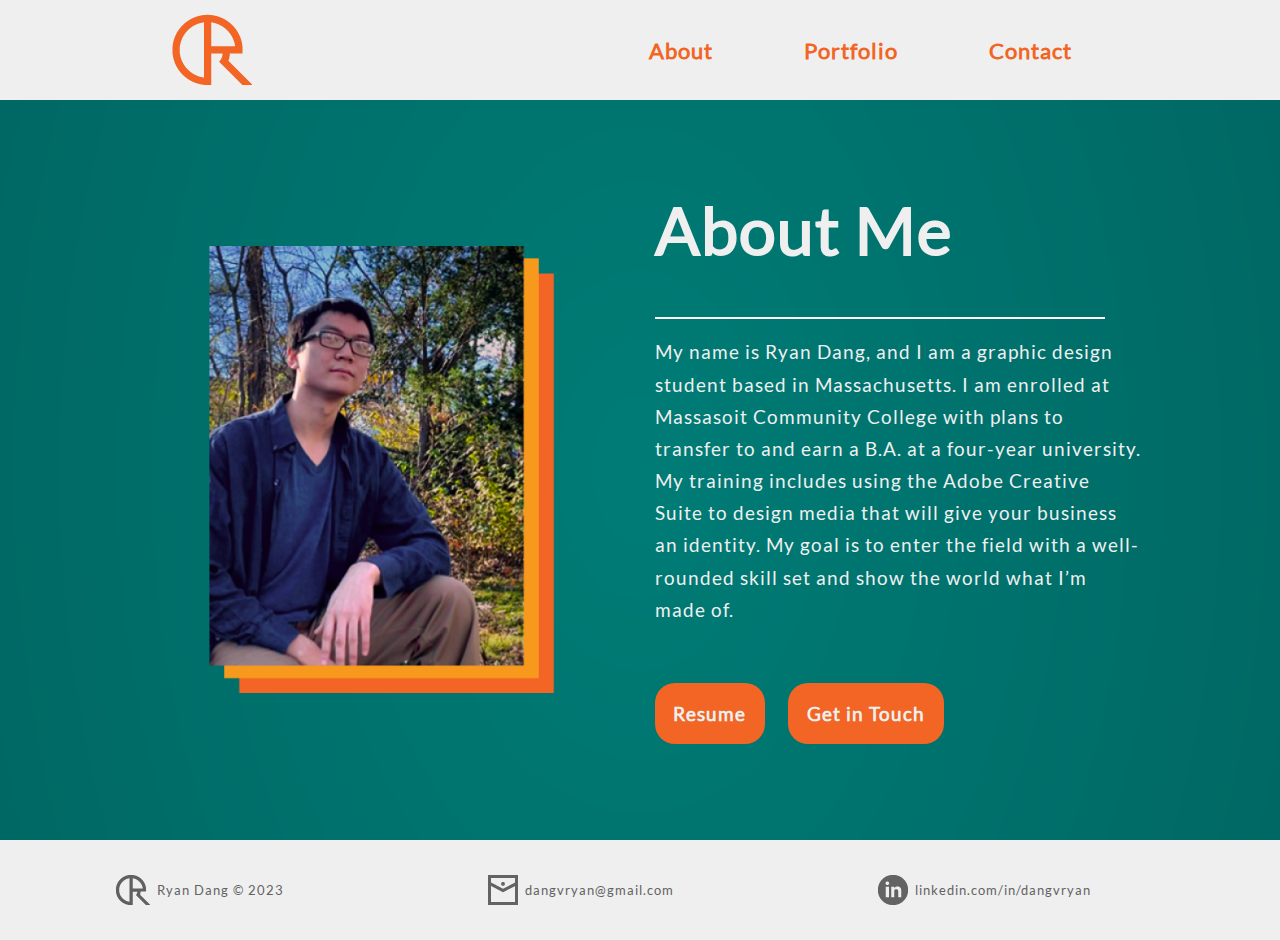
==== about.html @ 6bc5d046 "2024" ====
<!DOCTYPE html>
<html>
<head>
    <meta charset="utf-8"/>
    <meta name="author" content="Ryan Dang">
    <meta name="description" content="Graphic Design, Portfolio">
    <meta name="keywords" content="Design, Graphic, Portfolio, Ryan, Dang, dangvryan">
    <meta name="viewport" content="width=device-width,initial-scale=1.0">
    <title>Ryan Dang Graphic Design Portfolio Website About Page</title>
    <link rel="stylesheet" href="styles.css">
</head>
<body>
<wrapper>
   
    <div class="header">
        <div class="headcont">
            <a href="index.html">
                <img class="logo" alt="Home Button" src="assets/logo1.png">
            </a>
            <a class="hamburger">
                <div class="line"></div>
                <div class="line"></div>
                <div class="line"></div>
            </a>
            <div class="navbar">
            <ul class="nav">
                <li>
                    <a href="about.html" class="nav_btn">About</a>
                </li>
                <li>
                    <a href="portfolio.html" class="nav_btn">Portfolio</a>
                </li>
                <li>
                    <a href="contact.html" class="nav_btn">Contact</a>
                </li>
            </ul>
            </div>
        </div>
    </div>
   
    <div class="about">
        <div class="container grid">
            <img id="irl" alt="Profile Picture" src="assets/irl.png">
            <div class="fit">
                <h1>
                    About Me
                </h1>
                <hr size="4" width="450px" color="#fff">
                <p>My name is Ryan Dang, and I am a graphic design student
                    based in Massachusetts. I am enrolled at Massasoit Community College
                    with plans to transfer to and earn a B.A. at a four-year university. 
                    My training includes using the Adobe Creative Suite to design media 
                    that will give your business an identity. My goal is to enter the field 
                    with a well-rounded skill set and show the world what I’m made of.
                    </p>
                <a href="assets/resume.pdf" class="btn"><span></span>Resume</a>
                <a href="contact.html" class="btn"><span></span>Get in Touch</a>
            </div>
        </div>
    </div>
    
    <footer class="footer flex">
        <ul class="footcont">
            <li>
                <img alt="Person Icon" src="assets/icon_logo.png">Ryan Dang &#169; 2023
            </li>
            <li>
                <img alt="Mail Icon" src="assets/icon_mail.png">dangvryan@gmail.com
            </li>
            <li>
                <img alt="LinkedIn Icon" src="assets/icon_linked.png">linkedin.com/in/dangvryan
            </li>
        </ul>
    </footer>

</wrapper>

<script src="js.js">
</script>

</body>
</html>
---- styles.css ----
@font-face {
    src: url(fonts/Lato-Regular.ttf);
    font-family: lato;
}

body, html{
    margin: 0em;
    padding: 0em;
    font-family: lato;
    font-size: calc(12px + 0.2vw);
    line-height: calc(1.5px +0.3vw);
    letter-spacing: 1px;
    scroll-behavior: smooth;
    min-height: 100vh;
    width: 100%;
    overflow-x: show;
}

.wrapper {
    height: 100%;
    width: 100%;
}

* {
    box-sizing: border-box;
}

a {
    text-decoration: none;
}

h1 {
    color: #efefef;
    font-size: 4.5em;
    text-align: left;
    line-height: 1.2em;
    margin: 0.5em 0em;
    white-space: nowrap;
}

h2 {
    color: #efefef;
    font-size: 3.75em;
    margin: 0em;
}

p {
    color: #efefef;
    font-size: 1.3em;
    text-align: left;
    line-height: 1.7em;
    margin-top: 0em;
    margin-bottom: 0em;
}

li {
    white-space: nowrap;
}

hr {
    display: inline-block;
    margin: 1em 0em;
}

.header {    
    display: flex;
    justify-content: center;
    align-items: center;
    background-color: #efefef;
    width: 100%;
    height: 100px;
}

.headcont {
    display: flex;
    justify-content: space-around;
    align-items: center;
    margin: 0em auto;
    width: 100vw;
}

.nav {
    display: flex;
    justify-content: center;
    align-items: center;
    list-style: none;
    padding: 0;
}

.nav_btn {
    display: block;
    font-size: 1.5em;
    font-weight: bold;
    text-decoration: none;
    padding: 0.5em 1.5em;
    margin: 0em 0em 0em 0.8em;
    color: #f26524;
    transition: 0.2s ease;
    border: 4px transparent solid;
    border-radius: 20px;
}

.nav_btn:hover {
    color: #efefef;
    border: 4px #00514f solid;
    background-color: #00514f;
}

.hamburger {
    display: none;
}

.navbar ul {
    list-style: none;
    padding: 0;
    display: flex;
}

.show, .about, .contact, .port, .spec {
    display: flex;
    align-items: center;
    min-height: calc(100vh - 200px);
    height: 100%;
    width: 100%;
    background-repeat: no-repeat;
    background-size: cover;
    background-position: center center;
    margin: 0em auto;
    padding: 3em 1em;
}

.show {
    background-image: url(assets/backgrounds/bg_home.png);
}

.about {
    background-image: url(assets/backgrounds/bg_about.png);
}

.contact {
    background-image: url(assets/backgrounds/bg_contact.png);
}

.port {
    background-image: url(assets/backgrounds/bg_port.png);
    display: grid;
    grid-template-columns: 1fr 71em 1fr;
    margin: auto;
}

.porttext {
    grid-column: 2;
    max-width: max-content;
}

.portpics {
    width: 100%;
    height: auto;
}

#shell, #adobe, #irl {
    width: 100%;
    height: auto;
    animation: slideinfrombot 0.5s ease;
}

#shell {
    margin-left: 4em;
}

.gallery {
    display: grid;
    grid-template-columns: repeat(auto-fit, minmax(200px, 250px));
    grid-column: 2;
    grid-gap: 2em;
    max-width: 100vw;
}

.desc {
    background-color: #00514f;
    width: 100%;
    max-height: fit-content;
}

.desctext {
    text-align: center;
    padding: 1em;
    margin-bottom: 0em;
    text-decoration: none;
}

.spec {
    background-image: url(assets/backgrounds/bg_about.png);
}


.gallery img {
    width: 100%;
    height: auto;
}

.gallery img:hover{
    opacity: 60%;
    transition: 0.2s;
}

.footer {
    min-height: 100px;
    height: 100%;
    width: 100%;
    background-color: #efefef;
    margin: 0em auto;
}

.footcont {
    display: flex;
    height: 100%;
    width: 100%;
    max-width: 81em;
    justify-content: space-around;
    align-items: center;
    margin: 0em 5em 0em 0em;
    padding: 0;
}

.footcont li {
    display: flex;
    justify-content: center;
    align-items: center;
    font-size: 0.9em;
    color: #636363;
    list-style: none;
    padding: 0;
    margin: 0em 0.5em;

}

.footcont li img {
    margin-right: 0.5em;
}

.btn {
    display: inline-block;
    font-size: 1.3em;
    font-weight: bold;
    color: #efefef;
    text-align: center;
    text-decoration: none;
    background-color: #f26524;
    border-radius: 20px;
    padding: 1em;
    margin: 3em 1em 2em 0em;
    transition: 0.1s ease;
    border: 0px solid transparent;
}

.btn:hover {
    transform: scale(0.97);
}

span {
    background: #00514f;
    height: 100%;
    width: 0;
    border: 1px solid transparent;
    border-radius: 20px;
    position: absolute;
    top: 0;
    left: 0;
    z-index: -1; 
    transition: 0.2s ease;
}

.btn:hover span {
    width: 100%;
}

.btn img {
    margin-right: 0.6em;
}

.grid {
    display: grid;
    grid-template-columns: 1fr 1fr;
    height: 100%;
    width: 100%;
    margin: 0em auto;
    grid-gap: 2em;
    justify-content: center;
    align-items: center;
}

.flex {
    display: flex;
    justify-content: center;
    align-items: center;
}

.container {
    max-width: 71em;
    margin: auto;
    width: 100%;
    height: 100%;
    padding: 1em;
}

.span {
    grid-column: 1 / span 2;
}

.vid {
    grid-column: 1 / span 2;
    position: relative;
    width: 100%;
    height:0;
    padding-bottom: 56.25%;
}

.vid iframe {
    position: absolute;
    top: 0;
    left: 0;
    width: 100%;
    height: 100%;
}

@keyframes slideinfrombot {
	0% {
		transform: translateY(50%);
		opacity: 0;
	}
	100% {
		transform: translateX(0);
		opacity: 1;
	}
}

/* Mobile */

@media only screen and (max-width: 768px) {


hr {
    width: 25em;
}

.header {
    padding: 0em 2em;
}

.headcont {
    justify-content: space-between;
}

.hamburger {
    display: block;
    cursor: pointer;
}

.hamburger .line {
    width: 30px;
    height: 4px;
    border-radius: 5px;
    background-color: #f26524;
    margin: 6px 0.1em 0em 1em;
}

.navbar {
    position: absolute;
    height: 0;
    top: 100px;
    left: 0;
    right: 0;
    width: 100vw;
    background-color:#efefef;
    overflow: hidden;
    transition: 0.5s;
}

.navbar.active {
    height: 224px;
}

.navbar.active ul {
    opacity: 1;
}

.navbar ul {
    display: block;
    width: fit-content;
    margin: 0 auto 0 auto;
    text-align: center;
    transition: 0.2s;
    opacity: 0;
}

.navbar ul li a {
    margin-bottom: 0.5em;
}

.nav_btn {
    margin: auto;
}

.show, .about, .contact, .port {
    padding: 0em;
    margin: 0em;
}

.port {
    display: flex;
    flex-direction: column;
}

.gallery {
    display: flex;
    flex-direction: column;
    align-items: center;
    justify-items: center;
}

.desc {
    display: inline-block;
    width: 90%;
    height: auto;
}

.desctext {
    font-size: 2em;
    padding: 1em;
}


.container {
    display: flex;
    flex-direction: column;
    height: 100%;
    width: 100%;
    margin: 0em;
    justify-content: center;
    align-items: flex-start;
}

.show, .about, .contact, .port {
    padding: 4em 0em;
}

#irl {
    width: 60%;
    height: auto;
}

#adobe, #shell {
    display: none
}

.fit {
    width: 95%;
}

.footcont {
    flex-wrap: wrap;
    margin: 0em auto;
    max-width: 100px;
    justify-content: center;
}

.footcont li {
    margin: 1em auto;
}

.footcont li img {
    display: none;
}

.btn {
    margin: 0em 1em 1em 0em;
}

}
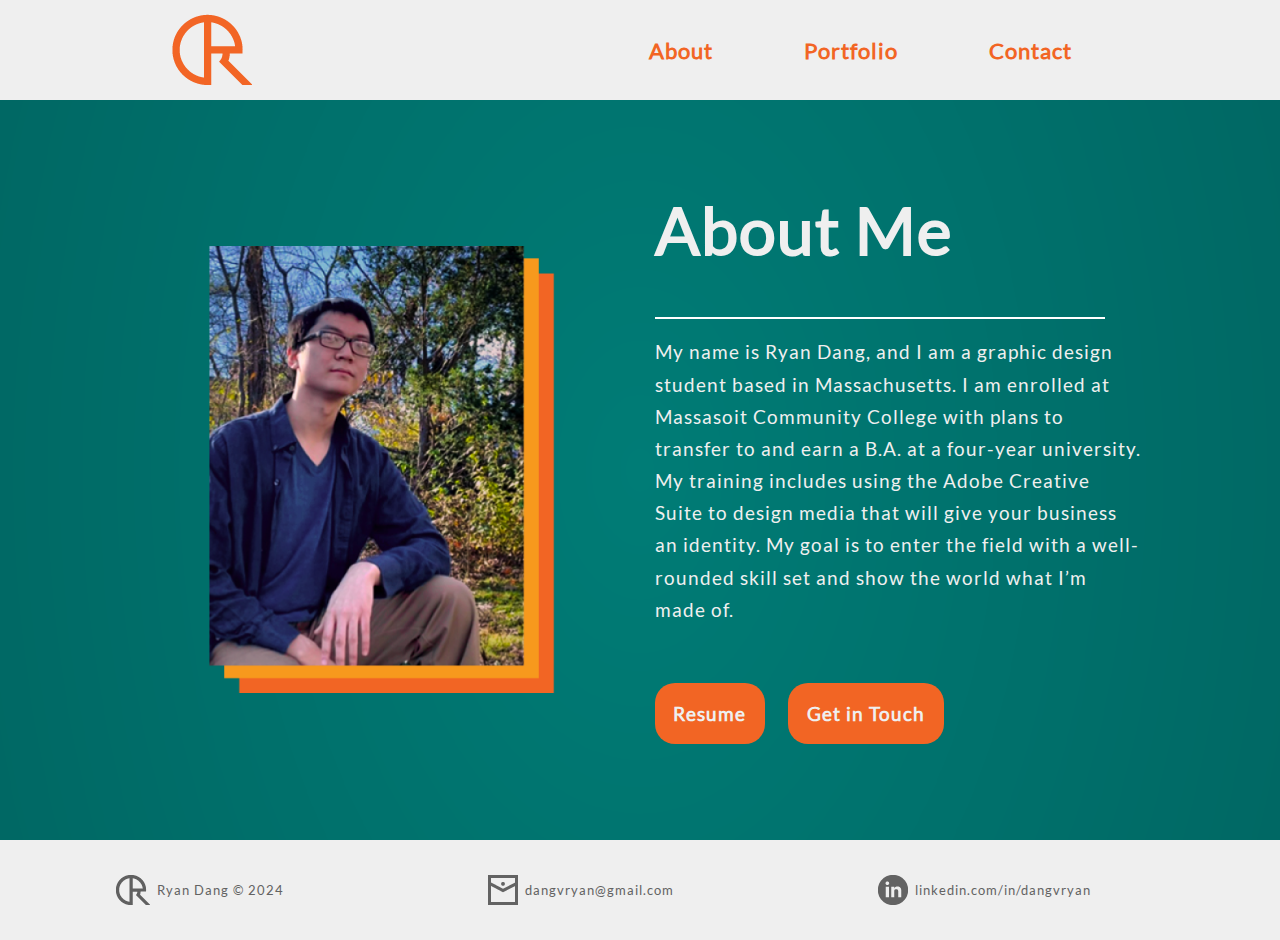
==== commit c1fcfbbe: "2024 fix" ====
--- a/about.html
+++ b/about.html
@@ -62,7 +62,7 @@
     <footer class="footer flex">
         <ul class="footcont">
             <li>
-                <img alt="Person Icon" src="assets/icon_logo.png">Ryan Dang &#169; 2023
+                <img alt="Person Icon" src="assets/icon_logo.png">Ryan Dang &#169; 2024
             </li>
             <li>
                 <img alt="Mail Icon" src="assets/icon_mail.png">dangvryan@gmail.com
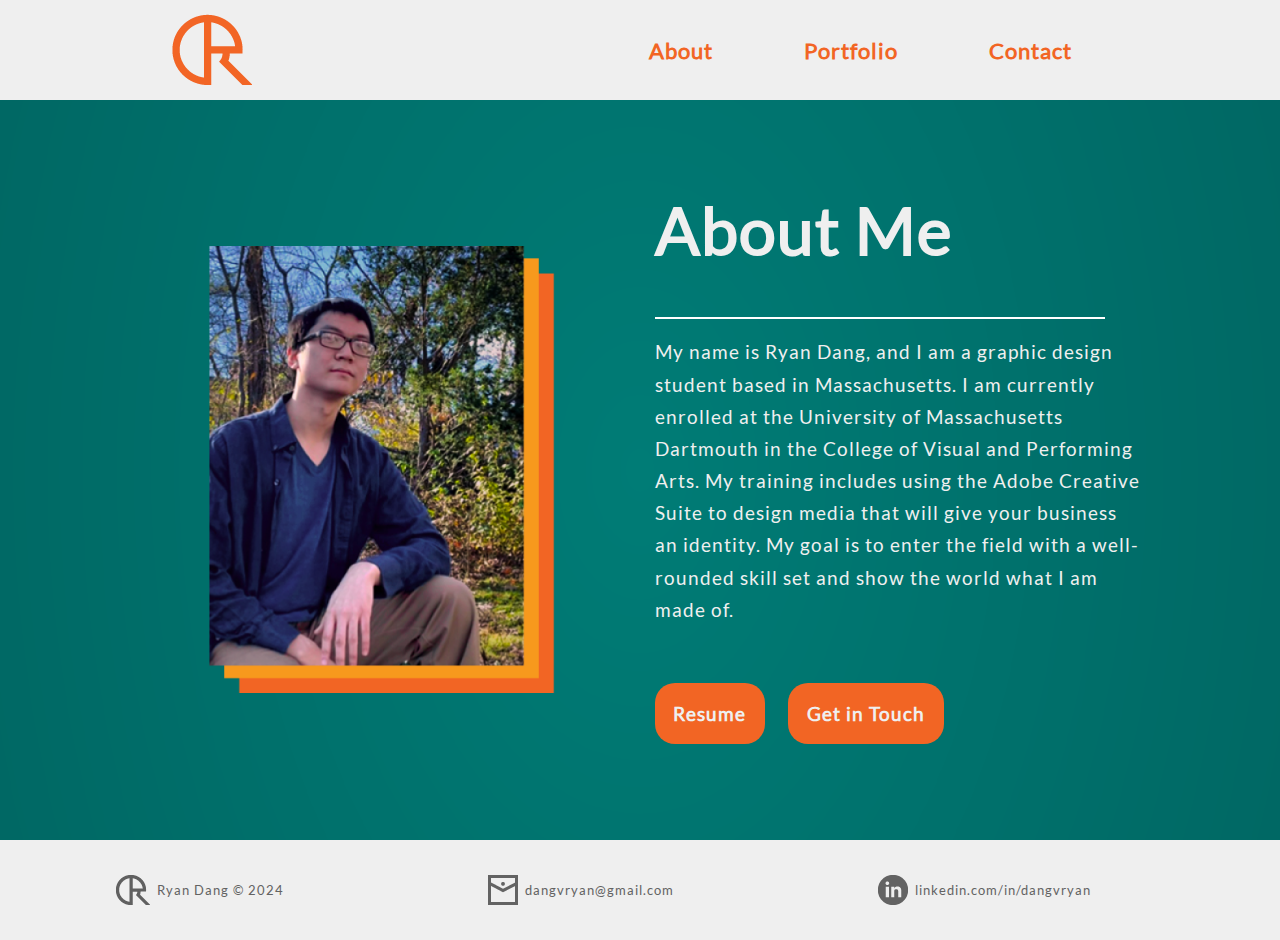
==== commit 49b9af15: "About" ====
--- a/about.html
+++ b/about.html
@@ -47,11 +47,11 @@
                 </h1>
                 <hr size="4" width="450px" color="#fff">
                 <p>My name is Ryan Dang, and I am a graphic design student
-                    based in Massachusetts. I am enrolled at Massasoit Community College
-                    with plans to transfer to and earn a B.A. at a four-year university. 
+                    based in Massachusetts. I am currently enrolled at the University of Massachusetts Dartmouth
+                    in the College of Visual and Performing Arts. 
                     My training includes using the Adobe Creative Suite to design media 
                     that will give your business an identity. My goal is to enter the field 
-                    with a well-rounded skill set and show the world what I’m made of.
+                    with a well-rounded skill set and show the world what I am made of.
                     </p>
                 <a href="assets/resume.pdf" class="btn"><span></span>Resume</a>
                 <a href="contact.html" class="btn"><span></span>Get in Touch</a>
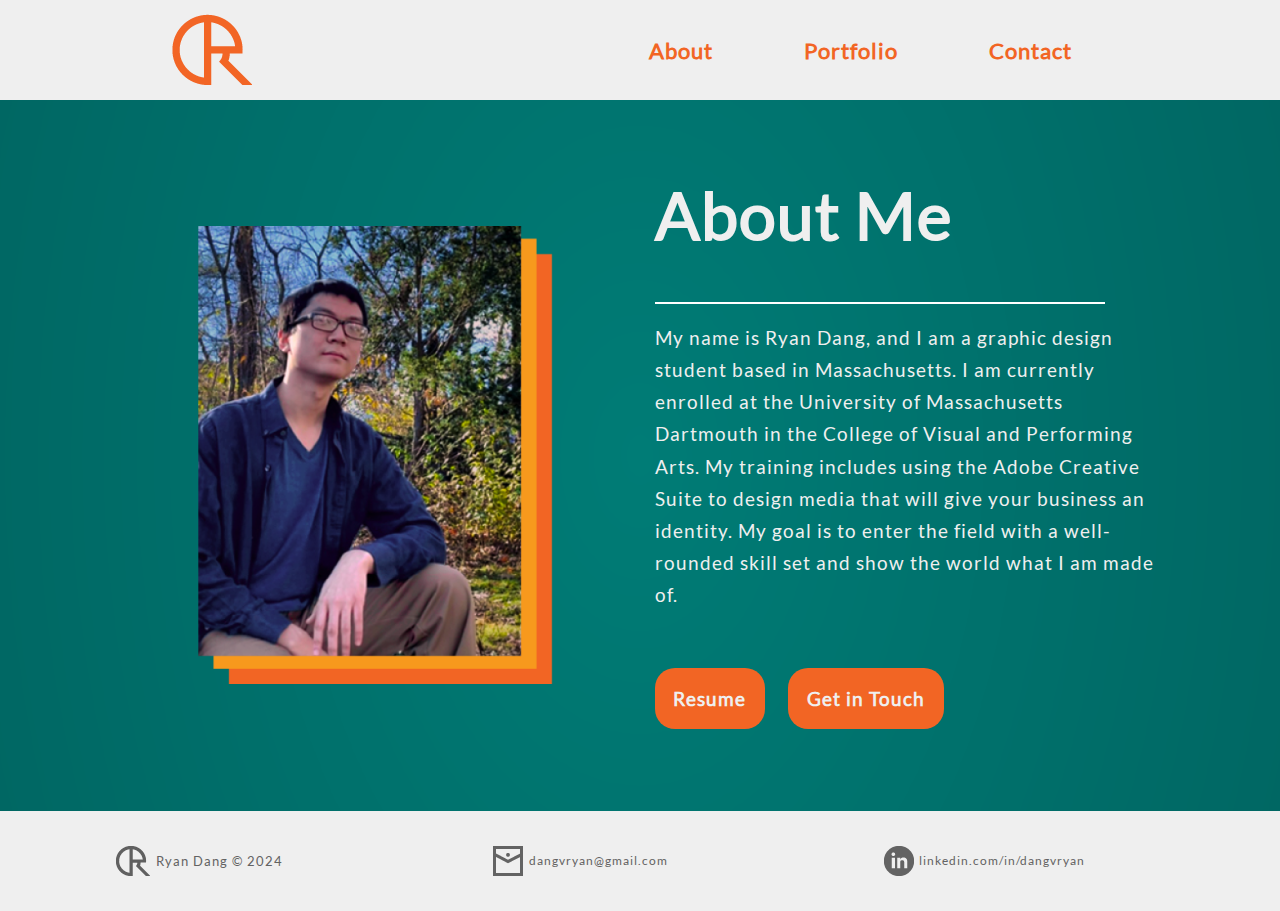
==== commit 5d64e09f: "added links to footer" ====
--- a/about.html
+++ b/about.html
@@ -65,10 +65,10 @@
                 <img alt="Person Icon" src="assets/icon_logo.png">Ryan Dang &#169; 2024
             </li>
             <li>
-                <img alt="Mail Icon" src="assets/icon_mail.png">dangvryan@gmail.com
+                <a href="mailto: dangvryan@gmail.com"><img alt="Mail Icon" src="assets/icon_mail.png">dangvryan@gmail.com</a>
             </li>
             <li>
-                <img alt="LinkedIn Icon" src="assets/icon_linked.png">linkedin.com/in/dangvryan
+                <a href="https://www.linkedin.com/in/dangvryan/"><img alt="LinkedIn Icon" src="assets/icon_linked.png">linkedin.com/in/dangvryan</a>
             </li>
         </ul>
     </footer>
--- a/styles.css
+++ b/styles.css
@@ -164,16 +164,13 @@
     animation: slideinfrombot 0.5s ease;
 }
 
-#shell {
-    margin-left: 4em;
-}
 
 .gallery {
     display: grid;
     grid-template-columns: repeat(auto-fit, minmax(200px, 250px));
     grid-column: 2;
     grid-gap: 2em;
-    max-width: 100vw;
+    max-width: 95vw;
 }
 
 .desc {
@@ -224,6 +221,18 @@
 }
 
 .footcont li {
+    display: flex;
+    justify-content: center;
+    align-items: center;
+    font-size: 0.9em;
+    color: #636363;
+    list-style: none;
+    padding: 0;
+    margin: 0em 0.5em;
+
+}
+
+.footcont li a {
     display: flex;
     justify-content: center;
     align-items: center;
@@ -281,9 +290,9 @@
 
 .grid {
     display: grid;
-    grid-template-columns: 1fr 1fr;
-    height: 100%;
-    width: 100%;
+    grid-template-columns: repeat(auto-fit, minmax(200px, 500px));
+    height: 100%;
+    width: fit-content;
     margin: 0em auto;
     grid-gap: 2em;
     justify-content: center;
@@ -297,15 +306,22 @@
 }
 
 .container {
-    max-width: 71em;
+    max-width: 100em;
     margin: auto;
     width: 100%;
     height: 100%;
-    padding: 1em;
+    padding: 0em;
 }
 
 .span {
     grid-column: 1 / span 2;
+}
+
+.wide {
+    margin: 0em;
+    width: 10em;
+    justify-self: center;
+    align-self: center;
 }
 
 .vid {
@@ -339,6 +355,14 @@
 
 @media only screen and (max-width: 768px) {
 
+    h1 {
+        color: #efefef;
+        font-size: 4.5em;
+        text-align: left;
+        line-height: 1.2em;
+        margin: 0.5em 0em;
+        white-space: normal;
+    }
 
 hr {
     width: 25em;
@@ -436,7 +460,7 @@
     flex-direction: column;
     height: 100%;
     width: 100%;
-    margin: 0em;
+    margin: 1em;
     justify-content: center;
     align-items: flex-start;
 }
@@ -450,9 +474,9 @@
     height: auto;
 }
 
-#adobe, #shell {
+/* #adobe, #shell {
     display: none
-}
+} */
 
 .fit {
     width: 95%;
@@ -474,7 +498,7 @@
 }
 
 .btn {
-    margin: 0em 1em 1em 0em;
+    margin: 2em 1em 1em 0em;
 }
 
 }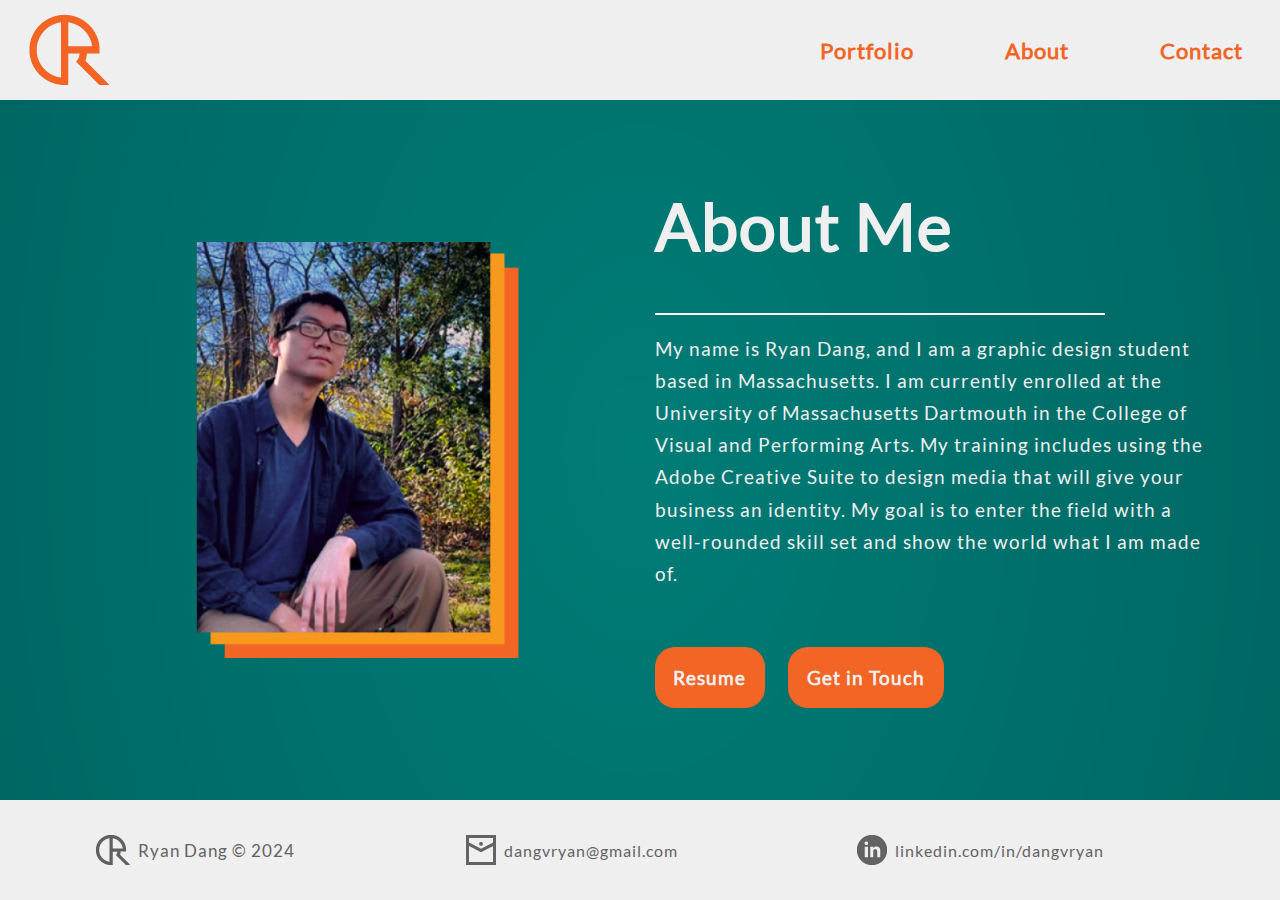
==== commit 2bee55d2: "navbar update" ====
--- a/about.html
+++ b/about.html
@@ -4,7 +4,7 @@
     <meta charset="utf-8"/>
     <meta name="author" content="Ryan Dang">
     <meta name="description" content="Graphic Design, Portfolio">
-    <meta name="keywords" content="Design, Graphic, Portfolio, Ryan, Dang, dangvryan">
+    <meta name="keywords" content="Design, Graphic Design, Portfolio, Ryan Dang, dangvryan">
     <meta name="viewport" content="width=device-width,initial-scale=1.0">
     <title>Ryan Dang Graphic Design Portfolio Website About Page</title>
     <link rel="stylesheet" href="styles.css">
@@ -23,17 +23,17 @@
                 <div class="line"></div>
             </a>
             <div class="navbar">
-            <ul class="nav">
-                <li>
-                    <a href="about.html" class="nav_btn">About</a>
-                </li>
-                <li>
-                    <a href="portfolio.html" class="nav_btn">Portfolio</a>
-                </li>
-                <li>
-                    <a href="contact.html" class="nav_btn">Contact</a>
-                </li>
-            </ul>
+                <ul class="nav">
+                    <li>
+                        <a href="portfolio.html" class="nav_btn">Portfolio</a>
+                    </li>
+                    <li>
+                        <a href="about.html" class="nav_btn">About</a>
+                    </li>
+                    <li>
+                        <a href="contact.html" class="nav_btn">Contact</a>
+                    </li>
+                </ul>
             </div>
         </div>
     </div>
--- a/styles.css
+++ b/styles.css
@@ -1,12 +1,13 @@
 @font-face {
-    src: url(fonts/Lato-Regular.ttf);
-    font-family: lato;
+    src: url("/fonts/lato-regular.ttf") format('truetype'),
+    url("/fonts/lato-regular.woff2") format("woff2");
+    font-family: "Lato";
 }
 
 body, html{
     margin: 0em;
     padding: 0em;
-    font-family: lato;
+    font-family: "Lato", sans-serif;
     font-size: calc(12px + 0.2vw);
     line-height: calc(1.5px +0.3vw);
     letter-spacing: 1px;
@@ -40,8 +41,12 @@
 
 h2 {
     color: #efefef;
-    font-size: 3.75em;
+    font-size: 3em;
     margin: 0em;
+}
+
+h3 {
+    font-size: 1.8em; 
 }
 
 p {
@@ -73,10 +78,14 @@
 
 .headcont {
     display: flex;
-    justify-content: space-around;
-    align-items: center;
-    margin: 0em auto;
-    width: 100vw;
+    justify-content: space-between;
+    align-items: center;
+    margin: 0em;
+    width: 100%;
+}
+
+.logo {
+    padding: 0em 2em;
 }
 
 .nav {
@@ -101,9 +110,10 @@
 }
 
 .nav_btn:hover {
-    color: #efefef;
-    border: 4px #00514f solid;
-    background-color: #00514f;
+    color: #00514f;
+    transform: scale(110%);
+    /* border: 4px #00514f solid;
+    background-color: #00514f; */
 }
 
 .hamburger {
@@ -120,13 +130,65 @@
     display: flex;
     align-items: center;
     min-height: calc(100vh - 200px);
-    height: 100%;
+    height: auto;
     width: 100%;
     background-repeat: no-repeat;
     background-size: cover;
     background-position: center center;
     margin: 0em auto;
-    padding: 3em 1em;
+    padding: 0em 2em;
+}
+
+/* Blog */
+
+.hero {
+    min-height: 40vh;
+    width: 100vw;
+}
+
+.blog {
+    display: grid;
+    grid-template-columns: 1fr 1fr;
+    justify-content: center;
+    text-align: left;
+    margin: 1em;
+}
+
+.blogthumb {
+    max-height: 100%;
+    max-width: 20em;
+    margin: 0;
+}
+
+.blog p {
+    color: black;
+}
+
+.flex-thumb{
+    display: flex;
+    margin: 1em;
+    max-height: 20em;
+}
+
+.flex-col {
+    display: flex;
+    flex-direction: column;
+    text-align:start;
+    margin-left: 1em;
+    margin-right: 2em;
+    overflow: hidden;
+}
+
+.flex-col {
+    font-size: 0.9em;
+}
+
+.margin {
+    position: relative;
+    display: block;
+    text-align: right;
+    margin: 0em auto;
+
 }
 
 .show {
@@ -159,11 +221,16 @@
 }
 
 #shell, #adobe, #irl {
-    width: 100%;
+    width: 80%;
     height: auto;
     animation: slideinfrombot 0.5s ease;
-}
-
+   
+}
+
+#irl {
+    position: relative;
+    left: 5em;
+}
 
 .gallery {
     display: grid;
@@ -224,6 +291,18 @@
     display: flex;
     justify-content: center;
     align-items: center;
+    font-size: 1.2em;
+    color: #636363;
+    list-style: none;
+    padding: 0;
+    margin: 0em 0.5em;
+
+}
+
+.footcont li a {
+    display: flex;
+    justify-content: center;
+    align-items: center;
     font-size: 0.9em;
     color: #636363;
     list-style: none;
@@ -232,16 +311,8 @@
 
 }
 
-.footcont li a {
-    display: flex;
-    justify-content: center;
-    align-items: center;
-    font-size: 0.9em;
-    color: #636363;
-    list-style: none;
-    padding: 0;
-    margin: 0em 0.5em;
-
+.footcont li a:hover {
+    text-decoration: underline;
 }
 
 .footcont li img {
@@ -290,7 +361,7 @@
 
 .grid {
     display: grid;
-    grid-template-columns: repeat(auto-fit, minmax(200px, 500px));
+    grid-template-columns: 1fr 1fr;
     height: 100%;
     width: fit-content;
     margin: 0em auto;
@@ -305,8 +376,9 @@
     align-items: center;
 }
 
+
 .container {
-    max-width: 100em;
+    max-width: 80em;
     margin: auto;
     width: 100%;
     height: 100%;
@@ -318,10 +390,11 @@
 }
 
 .wide {
-    margin: 0em;
+    margin: 1em;
     width: 10em;
     justify-self: center;
     align-self: center;
+    grid-column: 1 / 3;
 }
 
 .vid {
@@ -455,6 +528,14 @@
 }
 
 
+.blog {
+    display: grid;
+    grid-template-columns: 1fr;
+    justify-content: center;
+    text-align: left;
+    margin: 1em;
+}
+
 .container {
     display: flex;
     flex-direction: column;
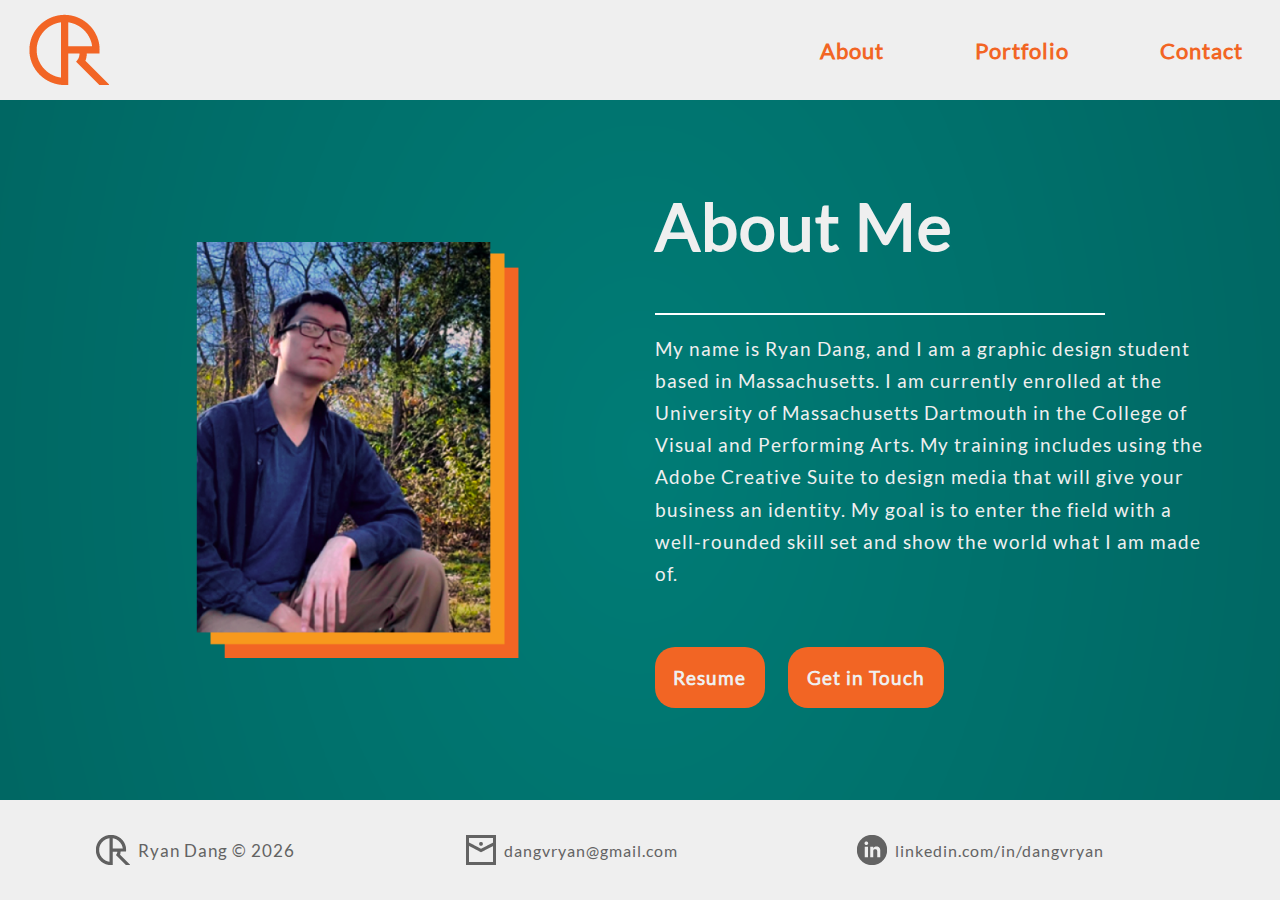
==== commit c4c52764: "2025" ====
--- a/about.html
+++ b/about.html
@@ -23,17 +23,17 @@
                 <div class="line"></div>
             </a>
             <div class="navbar">
-                <ul class="nav">
-                    <li>
-                        <a href="portfolio.html" class="nav_btn">Portfolio</a>
-                    </li>
-                    <li>
-                        <a href="about.html" class="nav_btn">About</a>
-                    </li>
-                    <li>
-                        <a href="contact.html" class="nav_btn">Contact</a>
-                    </li>
-                </ul>
+            <ul class="nav">
+                <li>
+                    <a href="about.html" class="nav_btn">About</a>
+                </li>
+                <li>
+                    <a href="portfolio.html" class="nav_btn">Portfolio</a>
+                </li>
+                <li>
+                    <a href="contact.html" class="nav_btn">Contact</a>
+                </li>
+            </ul>
             </div>
         </div>
     </div>
@@ -62,7 +62,7 @@
     <footer class="footer flex">
         <ul class="footcont">
             <li>
-                <img alt="Person Icon" src="assets/icon_logo.png">Ryan Dang &#169; 2024
+                <img alt="Person Icon" src="assets/icon_logo.png">Ryan Dang &#169; <script>document.write( new Date().getFullYear() );</script> 
             </li>
             <li>
                 <a href="mailto: dangvryan@gmail.com"><img alt="Mail Icon" src="assets/icon_mail.png">dangvryan@gmail.com</a>
--- a/styles.css
+++ b/styles.css
@@ -208,6 +208,7 @@
     display: grid;
     grid-template-columns: 1fr 71em 1fr;
     margin: auto;
+    padding-bottom: 2em;
 }
 
 .porttext {
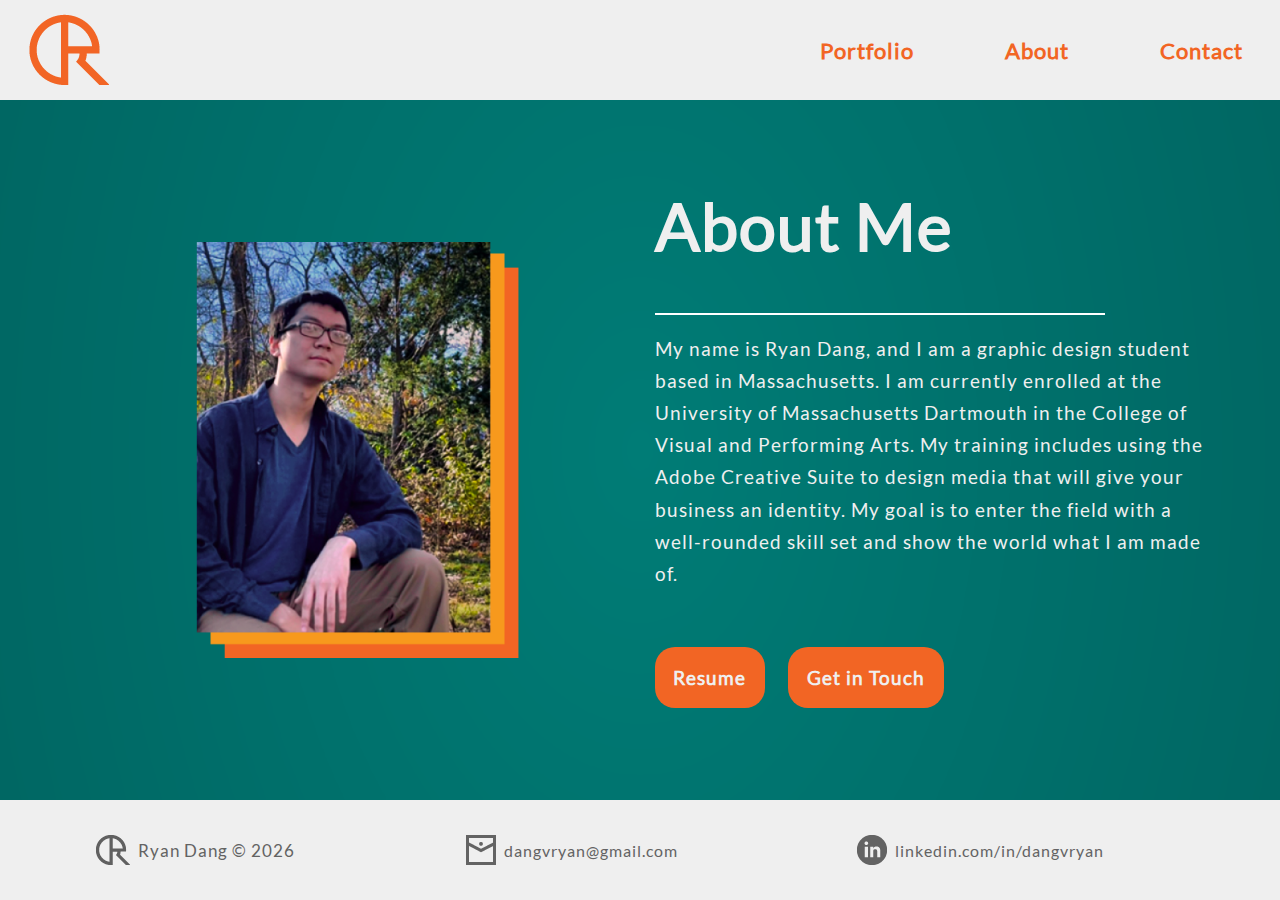
==== commit 61d378a1: "2025 Change" ====
--- a/about.html
+++ b/about.html
@@ -23,17 +23,17 @@
                 <div class="line"></div>
             </a>
             <div class="navbar">
-            <ul class="nav">
-                <li>
-                    <a href="about.html" class="nav_btn">About</a>
-                </li>
-                <li>
-                    <a href="portfolio.html" class="nav_btn">Portfolio</a>
-                </li>
-                <li>
-                    <a href="contact.html" class="nav_btn">Contact</a>
-                </li>
-            </ul>
+                <ul class="nav">
+                    <li>
+                        <a href="portfolio.html" class="nav_btn">Portfolio</a>
+                    </li>
+                    <li>
+                        <a href="about.html" class="nav_btn">About</a>
+                    </li>
+                    <li>
+                        <a href="contact.html" class="nav_btn">Contact</a>
+                    </li>
+                </ul>
             </div>
         </div>
     </div>
--- a/styles.css
+++ b/styles.css
@@ -207,8 +207,11 @@
     background-image: url(assets/backgrounds/bg_port.png);
     display: grid;
     grid-template-columns: 1fr 71em 1fr;
+<<<<<<< HEAD
     margin: auto;
     padding-bottom: 2em;
+=======
+>>>>>>> 3fba67bbd8984a8a2f006c27497aa8f2896a95e3
 }
 
 .porttext {
@@ -239,6 +242,7 @@
     grid-column: 2;
     grid-gap: 2em;
     max-width: 95vw;
+    margin: 2em 0em;
 }
 
 .desc {
